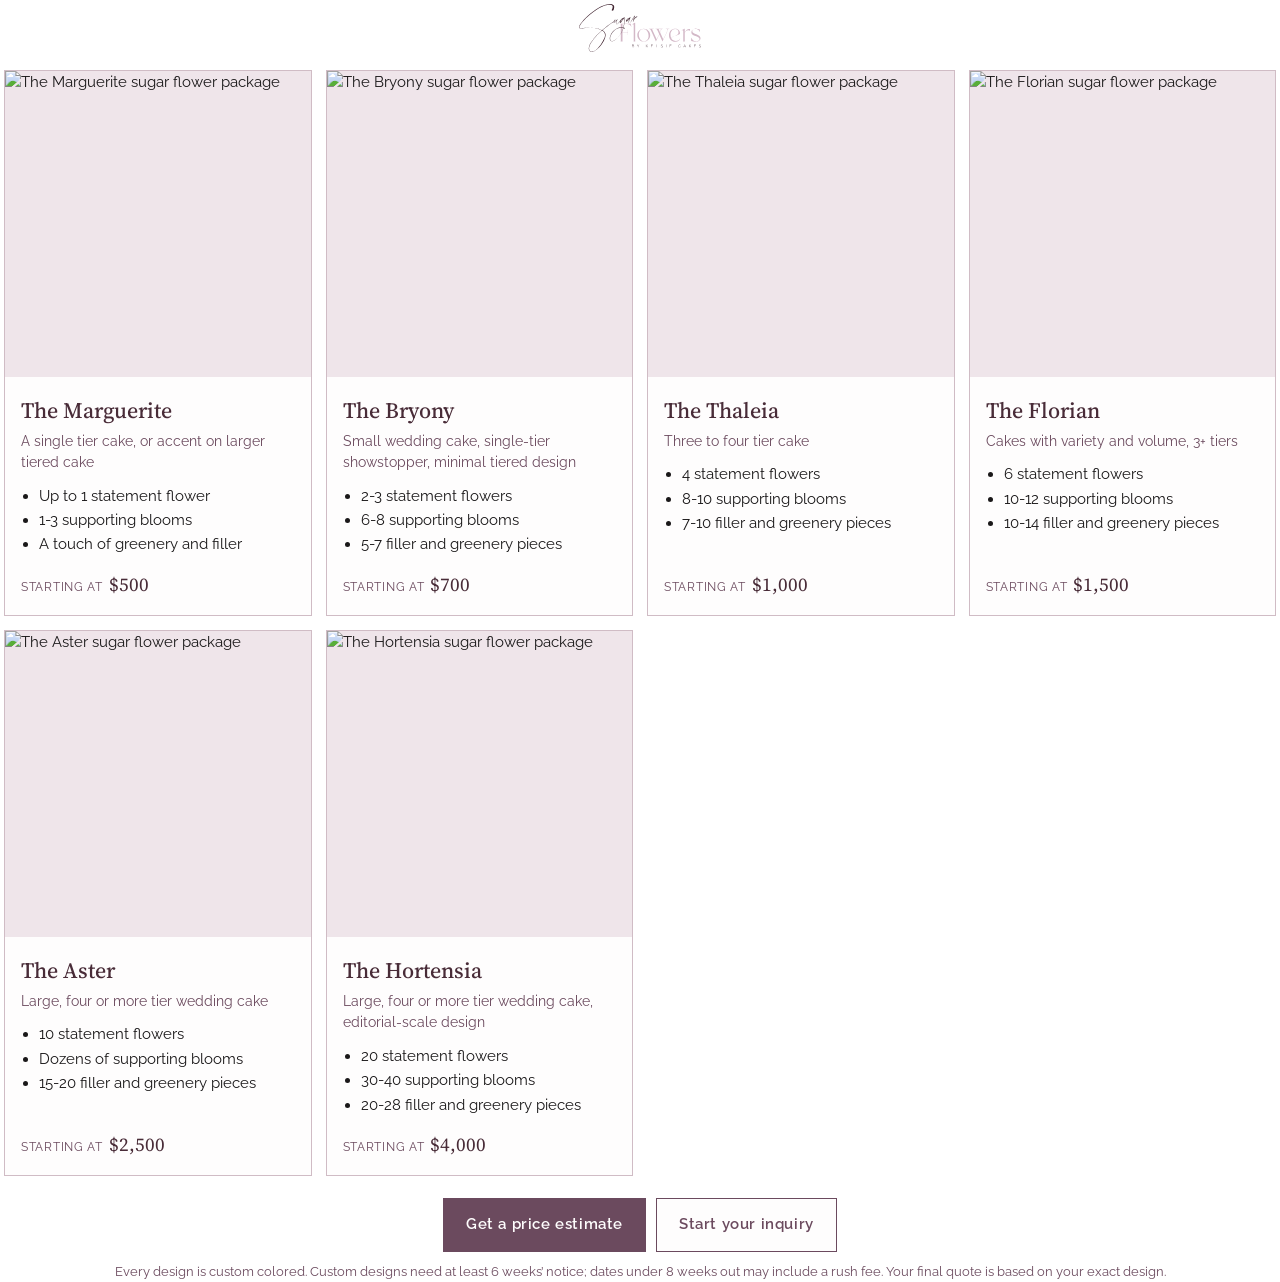
==== packages.html @ 657efaff "Logos and footer; built-in inquiry form (off until switched on) with Worker that saves to Airtable a" ====
<!DOCTYPE html>
<html lang="en">
<head>
<meta charset="utf-8">
<meta name="viewport" content="width=device-width,initial-scale=1">
<title>Custom Sugar Flower Packages | Sugar Flowers by Kelsie Cakes</title>
<link rel="stylesheet" href="brand.css">
<style>
*{box-sizing:border-box}
body{margin:0;background:transparent;color:var(--kc-text);font:15px/1.55 var(--kc-font-body)}
.logo{display:block;height:48px;width:auto;margin:4px auto 14px}
.grid{display:grid;grid-template-columns:repeat(auto-fill,minmax(260px,1fr));gap:14px;padding:4px}
.card{background:var(--kc-card);border:1px solid var(--kc-line);display:flex;flex-direction:column}
.card img{width:100%;aspect-ratio:1/1;object-fit:cover;display:block;background:var(--kc-accent-soft)}
.body{padding:16px;display:flex;flex-direction:column;flex:1}
h3{font-family:var(--kc-font-heading);font-weight:500;color:var(--kc-heading);font-size:22px;margin:0 0 4px}
.for{color:var(--kc-muted);font-size:14px;margin:0 0 10px}
ul{margin:0 0 12px;padding-left:18px}
li{margin:1px 0}
.price{margin-top:auto;font-family:var(--kc-font-heading);color:var(--kc-heading);font-size:19px}
.price small{font-family:var(--kc-font-body);font-size:12px;letter-spacing:.06em;text-transform:uppercase;color:var(--kc-muted);margin-right:6px}
.ctas{display:flex;gap:10px;flex-wrap:wrap;justify-content:center;margin:18px 4px 4px}
.ctas a{padding:14px 22px;text-decoration:none;font-weight:600;letter-spacing:.04em;border:1px solid var(--kc-accent)}
.ctas .primary{background:var(--kc-accent);color:var(--kc-accent-text)}
.ctas .secondary{background:var(--kc-card);color:var(--kc-accent)}
.note{text-align:center;font-size:13px;color:var(--kc-muted);margin:10px 4px 0}
</style>
</head>
<body>
<img class="logo" src="logo-alt.svg" alt="Sugar Flowers by Kelsie Cakes">
<div class="grid" id="grid" aria-live="polite"></div>
<div class="ctas">
  <a class="primary" id="finder" target="_top" href="index.html"></a>
  <a class="secondary" id="inquire" target="_top" href="#"></a>
</div>
<p class="note" id="note"></p>
<script>
const esc = s => String(s ?? '').replace(/[&<>"']/g, c => ({'&':'&amp;','<':'&lt;','>':'&gt;','"':'&quot;',"'":'&#39;'}[c]));
const money = n => '$' + Math.round(n).toLocaleString('en-US');
// Same wording rules as the finder, so both pages describe packages identically
function aim(t, noun) {
  const s = String(t || '');
  if (/dozens/i.test(s)) return 'Dozens of ' + noun;
  const m = s.match(/(\d+)\s*[-–]\s*(\d+)/), one = s.match(/(\d+)/);
  if (m) return +m[1] === 0 ? 'Up to ' + m[2] + ' ' + (+m[2] === 1 ? noun.replace(/s$/, '') : noun) : m[1] + '-' + m[2] + ' ' + noun;
  if (one) return (s.trim().startsWith('~') ? 'About ' : '') + one[1] + ' ' + noun;
  return s.charAt(0).toUpperCase() + s.slice(1);
}
const pro = new URLSearchParams(location.search).get('for') === 'pro';
// Anonymous click events, posted to the Showit page for the GTM bridge (same format as the quiz)
const track = (event, data = {}) => { if (parent !== window) try { parent.postMessage({type: 'quiz_analytics', event, tool: 'packages_embed', ...data}, '*'); } catch (e) {} };
// Tell a parent page (Showit embed) how tall this is, so the iframe can fit without scrollbars
const report = () => parent !== window && parent.postMessage({kcEmbedHeight: document.documentElement.scrollHeight}, '*');
new ResizeObserver(report).observe(document.body);

fetch('data.json').then(r => r.json()).then(D => {
  const T = D.copy, fill = (s, v) => String(s).replace(/\{(\w+)\}/g, (_, k) => v[k] ?? '');
  const price = p => pro ? Math.round(p.price * (1 - D.proDiscount) / D.proRoundTo) * D.proRoundTo : p.price;
  const img = D.packageImages || {};
  document.getElementById('grid').innerHTML = D.packages.map(p => `<article class="card">
    ${img[p.name] ? `<img src="${esc(img[p.name])}" alt="${esc(p.name)} sugar flower package" loading="lazy">` : ''}
    <div class="body">
      <h3>${esc(p.name)}</h3>
      <p class="for">${esc(p.description || p.suitableFor)}</p>
      <ul>
        <li>${esc(aim(p.statement, T.unitStatement))}</li>
        <li>${esc(aim(p.supporting, T.unitSupporting))}</li>
        <li>${esc(aim(p.greenery, T.unitFiller))}</li>
      </ul>
      <div class="price"><small>${esc(pro ? T.embedProStartingAt : T.startingAt)}</small>${money(price(p))}</div>
    </div></article>`).join('');
  document.getElementById('finder').href = D.finderUrl;
  document.getElementById('finder').textContent = T.embedEstimatorButton;
  document.getElementById('inquire').textContent = T.embedInquiryButton;
  document.getElementById('inquire').href = D.filloutUrl + '?source=packages';
  document.getElementById('inquire').onclick = () => track('packages_cta', {action: 'inquiry'});
  document.getElementById('finder').onclick = () => track('packages_cta', {action: 'estimator'});
  document.getElementById('note').textContent = fill(T.embedNote, {minWeeks: D.leadTime.minimumWeeks, rushWeeks: D.leadTime.rushWeeks});
  report();
});
</script>
</body>
</html>
---- brand.css ----
/* Sugar Flowers by Kelsie Cakes: shared brand tokens.
   Load this in any page (finder, packages embed, quiz, quote builder) so colors and fonts stay in one place.
   Fonts: Raleway (body), Source Serif 4 (headings). No Georgia. Cormorant Garamond only for rare accents.
   Text/background pairs below come from the approved brand combinations. */
@import url('https://fonts.googleapis.com/css2?family=Raleway:wght@400;500;600;700&family=Source+Serif+4:opsz,wght@8..60,400;8..60,500;8..60,600&display=swap');

:root{
  /* Core */
  --kc-plum:#492C38;        /* primary dark; headings, dark backgrounds */
  --kc-plum-mid:#6B4A5E;    /* buttons, selected states */
  --kc-mauve:#9F748A;
  --kc-teal:#03373E;        /* dark background only, light text on top */
  --kc-sage:#819379;
  --kc-sage-deep:#6B7A64;
  --kc-gold:#EFC866;        /* accents; on dark plum or teal only */
  --kc-berry:#A93248;
  /* Lights */
  --kc-blush-line:#D0BCC5;  /* borders */
  --kc-blush-soft:#efe5ea;  /* tinted panels */
  --kc-mauve-soft:#E5D5DF;
  --kc-sand:#E9D8CD;
  --kc-cream:#F9F4F1;       /* page background */
  --kc-white:#FEFDFD;       /* cards */
  --kc-mist:#E8F0F1;
  --kc-butter:#FAF0C5;
  --kc-ink:#1a1819;         /* body text */

  /* Roles */
  --kc-bg:var(--kc-cream);
  --kc-card:var(--kc-white);
  --kc-text:var(--kc-ink);
  --kc-heading:var(--kc-plum);
  --kc-muted:var(--kc-plum-mid);
  --kc-line:var(--kc-blush-line);
  --kc-accent:var(--kc-plum-mid);
  --kc-accent-text:var(--kc-white);
  --kc-accent-soft:var(--kc-blush-soft);

  --kc-font-body:'Raleway',-apple-system,BlinkMacSystemFont,'Segoe UI',sans-serif;
  --kc-font-heading:'Source Serif 4',ui-serif,serif;
}
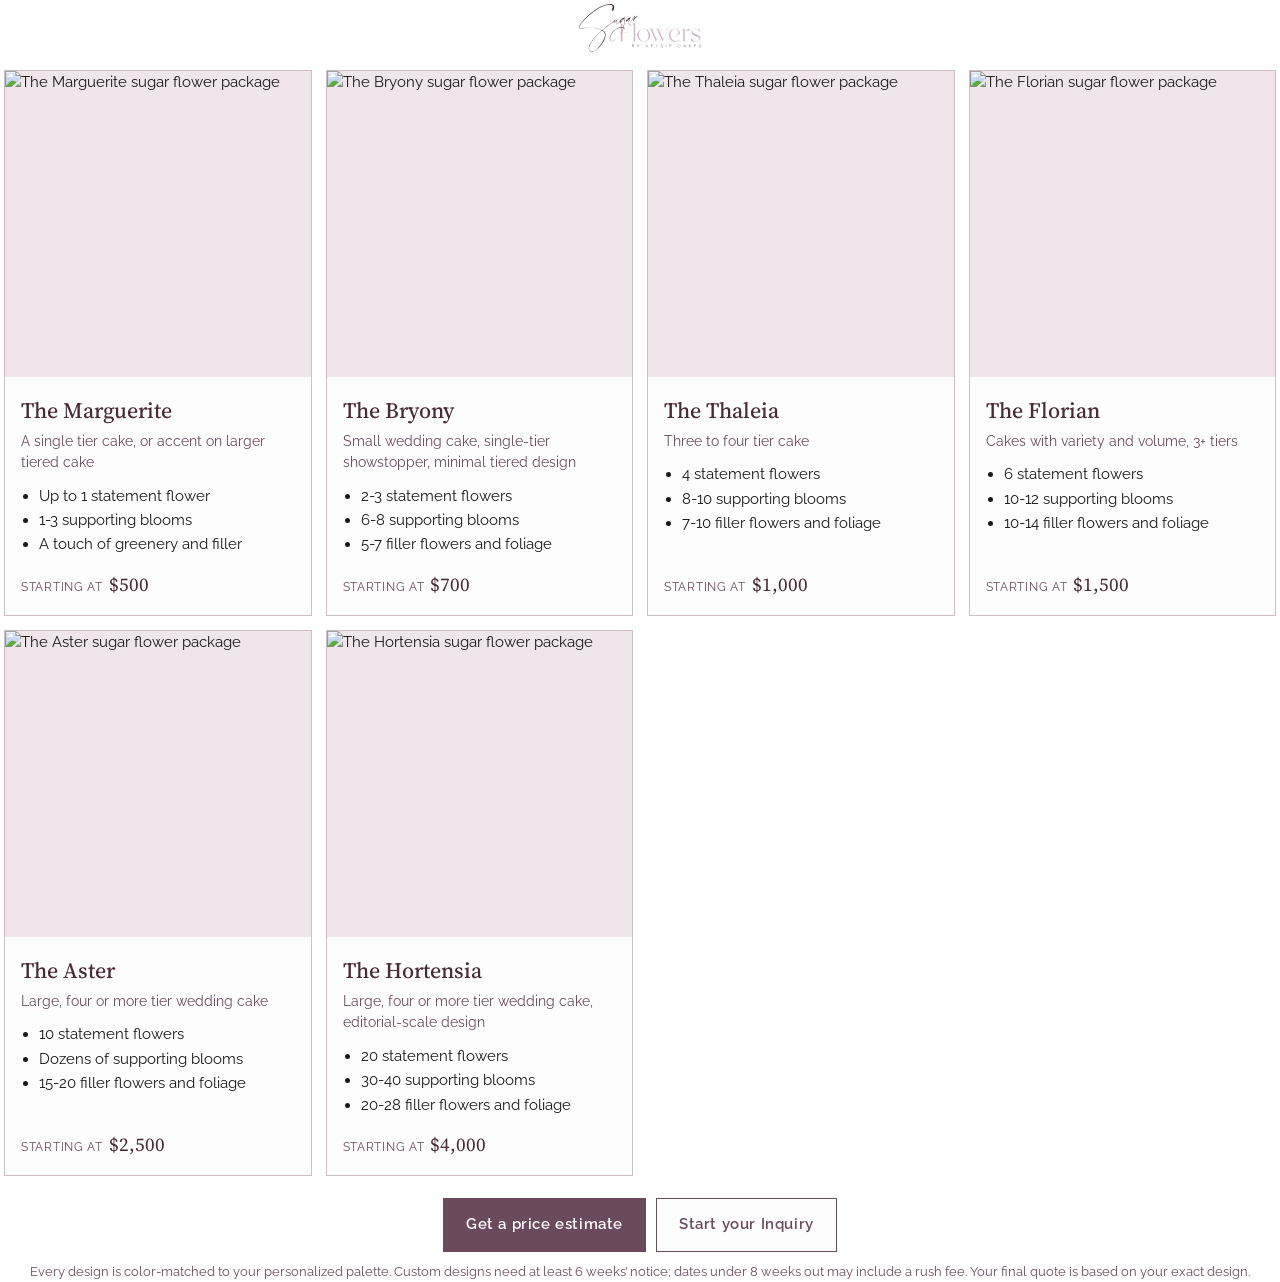
==== commit 86a0671f: "Favicon; blank date; email note; shop links open in a new tab; italic notes; details order; retainer" ====
--- a/packages.html
+++ b/packages.html
@@ -4,6 +4,7 @@
 <meta charset="utf-8">
 <meta name="viewport" content="width=device-width,initial-scale=1">
 <title>Custom Sugar Flower Packages | Sugar Flowers by Kelsie Cakes</title>
+<link rel="icon" href="favicon.png" type="image/png">
 <link rel="stylesheet" href="brand.css">
 <style>
 *{box-sizing:border-box}
@@ -34,50 +35,6 @@
   <a class="secondary" id="inquire" target="_top" href="#"></a>
 </div>
 <p class="note" id="note"></p>
-<script>
-const esc = s => String(s ?? '').replace(/[&<>"']/g, c => ({'&':'&amp;','<':'&lt;','>':'&gt;','"':'&quot;',"'":'&#39;'}[c]));
-const money = n => '$' + Math.round(n).toLocaleString('en-US');
-// Same wording rules as the finder, so both pages describe packages identically
-function aim(t, noun) {
-  const s = String(t || '');
-  if (/dozens/i.test(s)) return 'Dozens of ' + noun;
-  const m = s.match(/(\d+)\s*[-–]\s*(\d+)/), one = s.match(/(\d+)/);
-  if (m) return +m[1] === 0 ? 'Up to ' + m[2] + ' ' + (+m[2] === 1 ? noun.replace(/s$/, '') : noun) : m[1] + '-' + m[2] + ' ' + noun;
-  if (one) return (s.trim().startsWith('~') ? 'About ' : '') + one[1] + ' ' + noun;
-  return s.charAt(0).toUpperCase() + s.slice(1);
-}
-const pro = new URLSearchParams(location.search).get('for') === 'pro';
-// Anonymous click events, posted to the Showit page for the GTM bridge (same format as the quiz)
-const track = (event, data = {}) => { if (parent !== window) try { parent.postMessage({type: 'quiz_analytics', event, tool: 'packages_embed', ...data}, '*'); } catch (e) {} };
-// Tell a parent page (Showit embed) how tall this is, so the iframe can fit without scrollbars
-const report = () => parent !== window && parent.postMessage({kcEmbedHeight: document.documentElement.scrollHeight}, '*');
-new ResizeObserver(report).observe(document.body);
-
-fetch('data.json').then(r => r.json()).then(D => {
-  const T = D.copy, fill = (s, v) => String(s).replace(/\{(\w+)\}/g, (_, k) => v[k] ?? '');
-  const price = p => pro ? Math.round(p.price * (1 - D.proDiscount) / D.proRoundTo) * D.proRoundTo : p.price;
-  const img = D.packageImages || {};
-  document.getElementById('grid').innerHTML = D.packages.map(p => `<article class="card">
-    ${img[p.name] ? `<img src="${esc(img[p.name])}" alt="${esc(p.name)} sugar flower package" loading="lazy">` : ''}
-    <div class="body">
-      <h3>${esc(p.name)}</h3>
-      <p class="for">${esc(p.description || p.suitableFor)}</p>
-      <ul>
-        <li>${esc(aim(p.statement, T.unitStatement))}</li>
-        <li>${esc(aim(p.supporting, T.unitSupporting))}</li>
-        <li>${esc(aim(p.greenery, T.unitFiller))}</li>
-      </ul>
-      <div class="price"><small>${esc(pro ? T.embedProStartingAt : T.startingAt)}</small>${money(price(p))}</div>
-    </div></article>`).join('');
-  document.getElementById('finder').href = D.finderUrl;
-  document.getElementById('finder').textContent = T.embedEstimatorButton;
-  document.getElementById('inquire').textContent = T.embedInquiryButton;
-  document.getElementById('inquire').href = D.filloutUrl + '?source=packages';
-  document.getElementById('inquire').onclick = () => track('packages_cta', {action: 'inquiry'});
-  document.getElementById('finder').onclick = () => track('packages_cta', {action: 'estimator'});
-  document.getElementById('note').textContent = fill(T.embedNote, {minWeeks: D.leadTime.minimumWeeks, rushWeeks: D.leadTime.rushWeeks});
-  report();
-});
-</script>
+<script src="packages.js"></script>
 </body>
 </html>
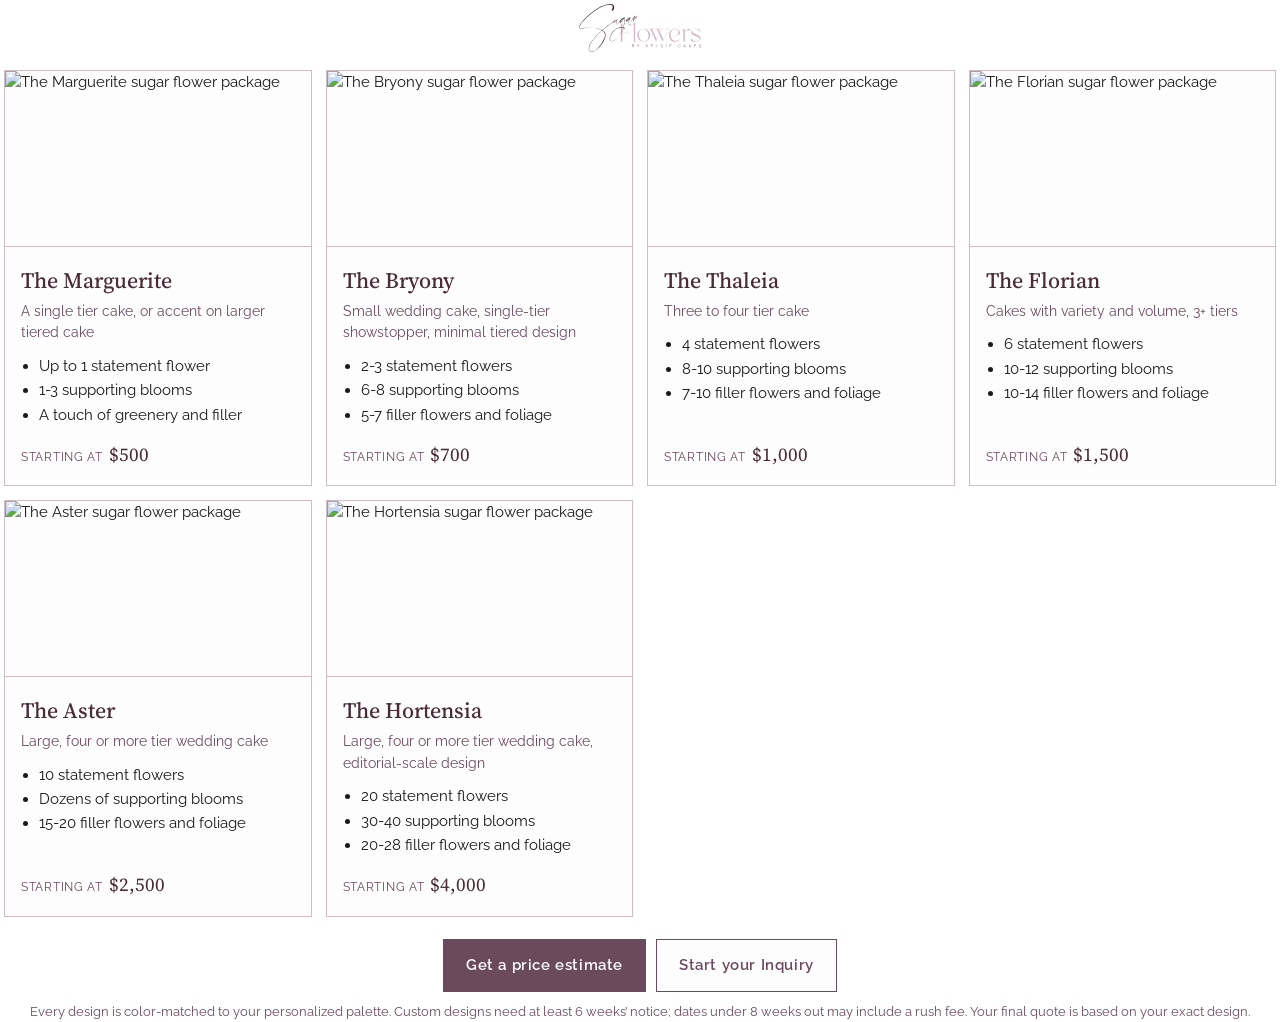
==== commit 0957763e: "Packages embed: swipeable carousel on phones (one card at a time, next one peeking, dots), package a" ====
--- a/packages.html
+++ b/packages.html
@@ -12,7 +12,7 @@
 .logo{display:block;height:48px;width:auto;margin:4px auto 14px}
 .grid{display:grid;grid-template-columns:repeat(auto-fill,minmax(260px,1fr));gap:14px;padding:4px}
 .card{background:var(--kc-card);border:1px solid var(--kc-line);display:flex;flex-direction:column}
-.card img{width:100%;aspect-ratio:1/1;object-fit:cover;display:block;background:var(--kc-accent-soft)}
+.card img{width:100%;aspect-ratio:40/23;object-fit:contain;display:block;background:var(--kc-white);border-bottom:1px solid var(--kc-line)}   /* package art is 2000x1150 with the name on it: never crop */
 .body{padding:16px;display:flex;flex-direction:column;flex:1}
 h3{font-family:var(--kc-font-heading);font-weight:500;color:var(--kc-heading);font-size:22px;margin:0 0 4px}
 .for{color:var(--kc-muted);font-size:14px;margin:0 0 10px}
@@ -25,11 +25,27 @@
 .ctas .primary{background:var(--kc-accent);color:var(--kc-accent-text)}
 .ctas .secondary{background:var(--kc-card);color:var(--kc-accent)}
 .note{text-align:center;font-size:13px;color:var(--kc-muted);margin:10px 4px 0}
+.dots{display:none;justify-content:center;gap:6px;margin:2px 0 4px}
+.dots button{width:8px;height:8px;border-radius:50%;border:0;padding:0;background:var(--kc-line);cursor:pointer}
+.dots button.on{background:var(--kc-accent)}
+/* Phones: one card at a time, swipe sideways (the next card peeks in), dots underneath */
+@media (max-width:640px){
+  .grid{grid-template-columns:none;grid-auto-flow:column;grid-auto-columns:86%;gap:10px;overflow-x:auto;scroll-snap-type:x mandatory;padding:4px 7% 10px;scrollbar-width:none;-webkit-overflow-scrolling:touch}
+  .grid::-webkit-scrollbar{display:none}
+  .card{scroll-snap-align:center}
+  .body{padding:14px}
+  h3{font-size:20px}
+  .dots{display:flex}
+  .ctas{flex-direction:column;align-items:stretch;margin:14px 12px 4px}
+  .ctas a{text-align:center}
+  .logo{height:40px;margin-bottom:10px}
+}
 </style>
 </head>
 <body>
 <img class="logo" src="logo-alt.svg" alt="Sugar Flowers by Kelsie Cakes">
 <div class="grid" id="grid" aria-live="polite"></div>
+<div class="dots" id="dots" aria-hidden="true"></div>
 <div class="ctas">
   <a class="primary" id="finder" target="_top" href="index.html"></a>
   <a class="secondary" id="inquire" target="_top" href="#"></a>
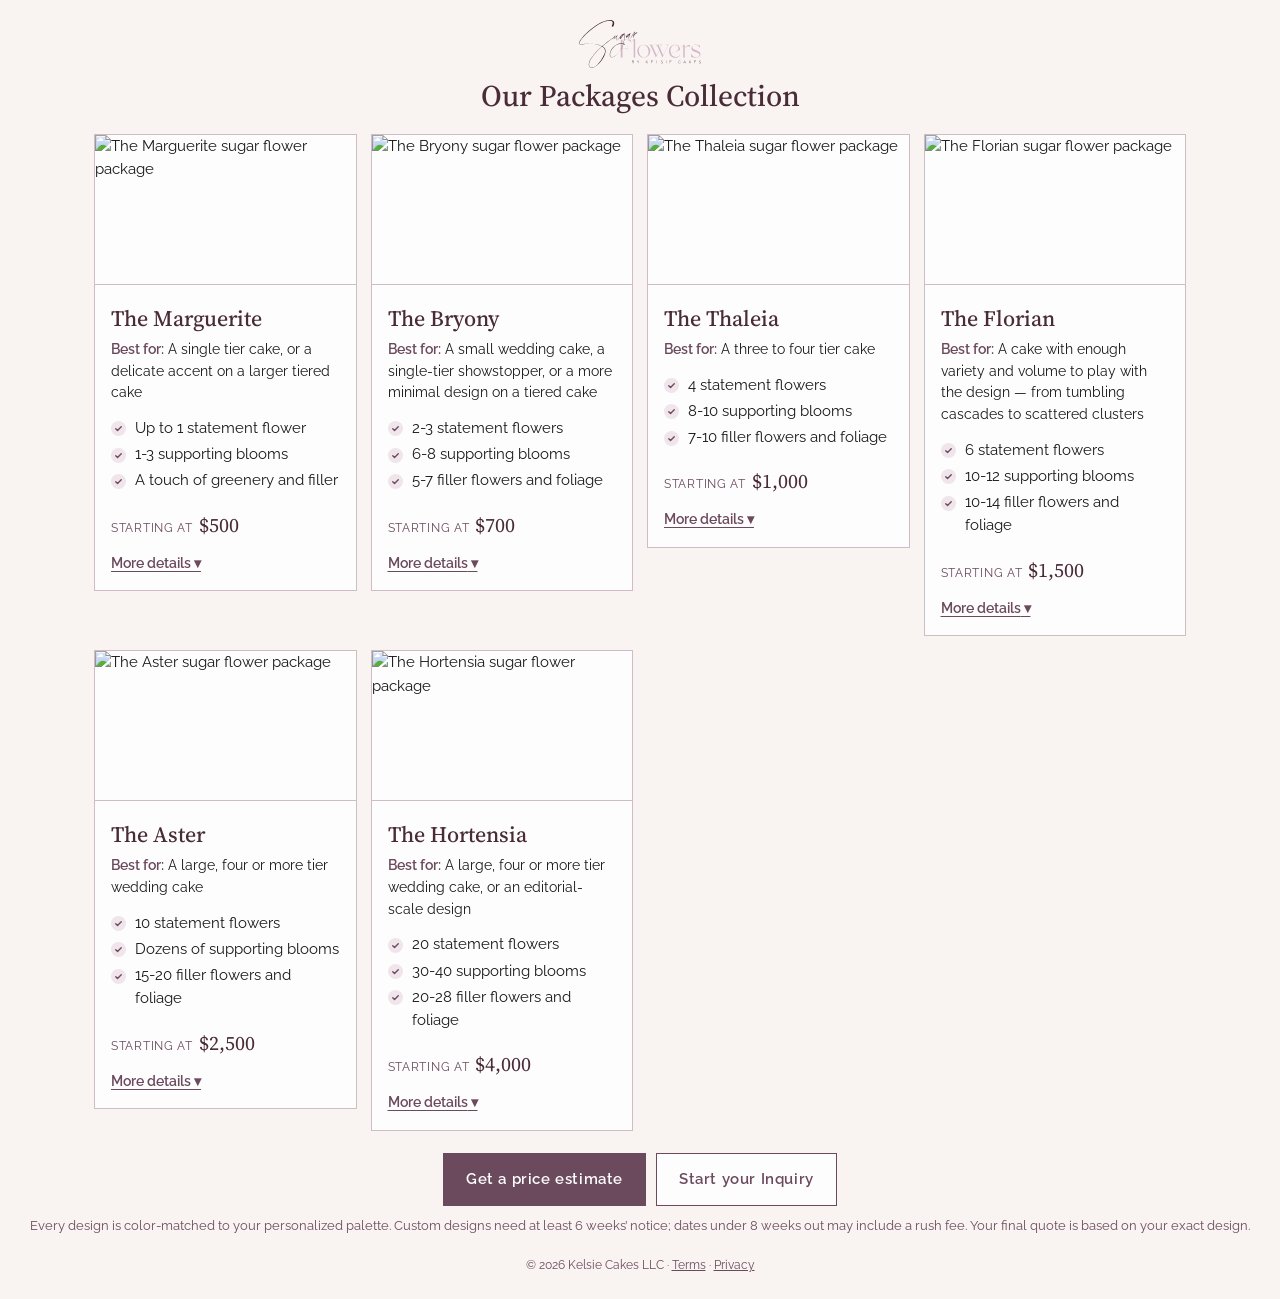
==== commit 30dfbec0: "Packages embed: 'Our Packages Collection' heading, Best for line, checkmark bullets, 'More details' " ====
--- a/packages.html
+++ b/packages.html
@@ -9,17 +9,30 @@
 <style>
 *{box-sizing:border-box}
 body{margin:0;background:transparent;color:var(--kc-text);font:15px/1.55 var(--kc-font-body)}
-.logo{display:block;height:48px;width:auto;margin:4px auto 14px}
-.grid{display:grid;grid-template-columns:repeat(auto-fill,minmax(260px,1fr));gap:14px;padding:4px}
+body.page{background:var(--kc-bg);padding:16px 12px 0}
+.logo{display:block;height:48px;width:auto;margin:4px auto 10px}
+h1{font-family:var(--kc-font-heading);font-weight:500;color:var(--kc-heading);font-size:30px;line-height:1.2;text-align:center;margin:6px 0 16px}
+.grid{display:grid;grid-template-columns:repeat(auto-fill,minmax(260px,1fr));gap:14px;padding:4px;align-items:start;max-width:1100px;margin:0 auto}
 .card{background:var(--kc-card);border:1px solid var(--kc-line);display:flex;flex-direction:column}
 .card img{width:100%;aspect-ratio:40/23;object-fit:contain;display:block;background:var(--kc-white);border-bottom:1px solid var(--kc-line)}   /* package art is 2000x1150 with the name on it: never crop */
 .body{padding:16px;display:flex;flex-direction:column;flex:1}
-h3{font-family:var(--kc-font-heading);font-weight:500;color:var(--kc-heading);font-size:22px;margin:0 0 4px}
-.for{color:var(--kc-muted);font-size:14px;margin:0 0 10px}
-ul{margin:0 0 12px;padding-left:18px}
-li{margin:1px 0}
-.price{margin-top:auto;font-family:var(--kc-font-heading);color:var(--kc-heading);font-size:19px}
+h2{font-family:var(--kc-font-heading);font-weight:500;color:var(--kc-heading);font-size:22px;margin:0 0 4px}
+.for{font-size:14px;margin:0 0 10px;color:var(--kc-text)}
+.for b{color:var(--kc-muted);font-weight:600}
+ul.check{list-style:none;margin:0 0 12px;padding:0}
+ul.check li{position:relative;padding-left:24px;margin:3px 0}
+ul.check li::before{content:"";position:absolute;left:0;top:.3em;width:15px;height:15px;border-radius:50%;background:var(--kc-accent-soft) url("data:image/svg+xml,%3Csvg xmlns='http://www.w3.org/2000/svg' viewBox='0 0 16 16'%3E%3Cpath d='M4 8.3l2.6 2.5L12 5.4' fill='none' stroke='%236B4A5E' stroke-width='2' stroke-linecap='round' stroke-linejoin='round'/%3E%3C/svg%3E") center/11px no-repeat}
+ul.plus li::before{content:"+";background:none;color:var(--kc-muted);font-weight:700;top:0;width:auto;height:auto}
+.price{font-family:var(--kc-font-heading);color:var(--kc-heading);font-size:20px;margin:2px 0 0}
 .price small{font-family:var(--kc-font-body);font-size:12px;letter-spacing:.06em;text-transform:uppercase;color:var(--kc-muted);margin-right:6px}
+.toggle{margin:12px 0 0;align-self:flex-start;border:none;background:none;padding:0;font:inherit;font-size:14px;font-weight:600;color:var(--kc-accent);cursor:pointer;text-decoration:underline;text-underline-offset:3px}
+.toggle::after{content:" ▾"}
+.card.open .toggle::after{content:" ▴"}
+.more{border-top:1px solid var(--kc-line);margin-top:12px;padding-top:12px;font-size:14px}
+.more .sub{font-size:12px;font-weight:700;letter-spacing:.05em;text-transform:uppercase;color:var(--kc-muted);margin:12px 0 4px}
+.more .sub:first-child{margin-top:0}
+.more p{margin:0}
+.more .go{display:block;text-align:center;margin-top:14px;padding:12px 16px;background:var(--kc-accent);color:var(--kc-accent-text);text-decoration:none;font-weight:600}
 .ctas{display:flex;gap:10px;flex-wrap:wrap;justify-content:center;margin:18px 4px 4px}
 .ctas a{padding:14px 22px;text-decoration:none;font-weight:600;letter-spacing:.04em;border:1px solid var(--kc-accent)}
 .ctas .primary{background:var(--kc-accent);color:var(--kc-accent-text)}
@@ -28,22 +41,27 @@
 .dots{display:none;justify-content:center;gap:6px;margin:2px 0 4px}
 .dots button{width:8px;height:8px;border-radius:50%;border:0;padding:0;background:var(--kc-line);cursor:pointer}
 .dots button.on{background:var(--kc-accent)}
+footer{text-align:center;padding:20px 16px 24px;color:var(--kc-muted);font-size:12px}
+footer a{color:var(--kc-muted)}
+[hidden]{display:none!important}
 /* Phones: one card at a time, swipe sideways (the next card peeks in), dots underneath */
 @media (max-width:640px){
+  h1{font-size:25px;margin-bottom:12px}
   .grid{grid-template-columns:none;grid-auto-flow:column;grid-auto-columns:86%;gap:10px;overflow-x:auto;scroll-snap-type:x mandatory;padding:4px 7% 10px;scrollbar-width:none;-webkit-overflow-scrolling:touch}
   .grid::-webkit-scrollbar{display:none}
   .card{scroll-snap-align:center}
   .body{padding:14px}
-  h3{font-size:20px}
+  h2{font-size:20px}
   .dots{display:flex}
   .ctas{flex-direction:column;align-items:stretch;margin:14px 12px 4px}
   .ctas a{text-align:center}
-  .logo{height:40px;margin-bottom:10px}
+  .logo{height:40px}
 }
 </style>
 </head>
 <body>
-<img class="logo" src="logo-alt.svg" alt="Sugar Flowers by Kelsie Cakes">
+<img class="logo" id="logo" src="logo-alt.svg" alt="Sugar Flowers by Kelsie Cakes" hidden>
+<h1 id="heading"></h1>
 <div class="grid" id="grid" aria-live="polite"></div>
 <div class="dots" id="dots" aria-hidden="true"></div>
 <div class="ctas">
@@ -51,6 +69,7 @@
   <a class="secondary" id="inquire" target="_top" href="#"></a>
 </div>
 <p class="note" id="note"></p>
+<footer id="footer" hidden></footer>
 <script src="packages.js"></script>
 </body>
 </html>
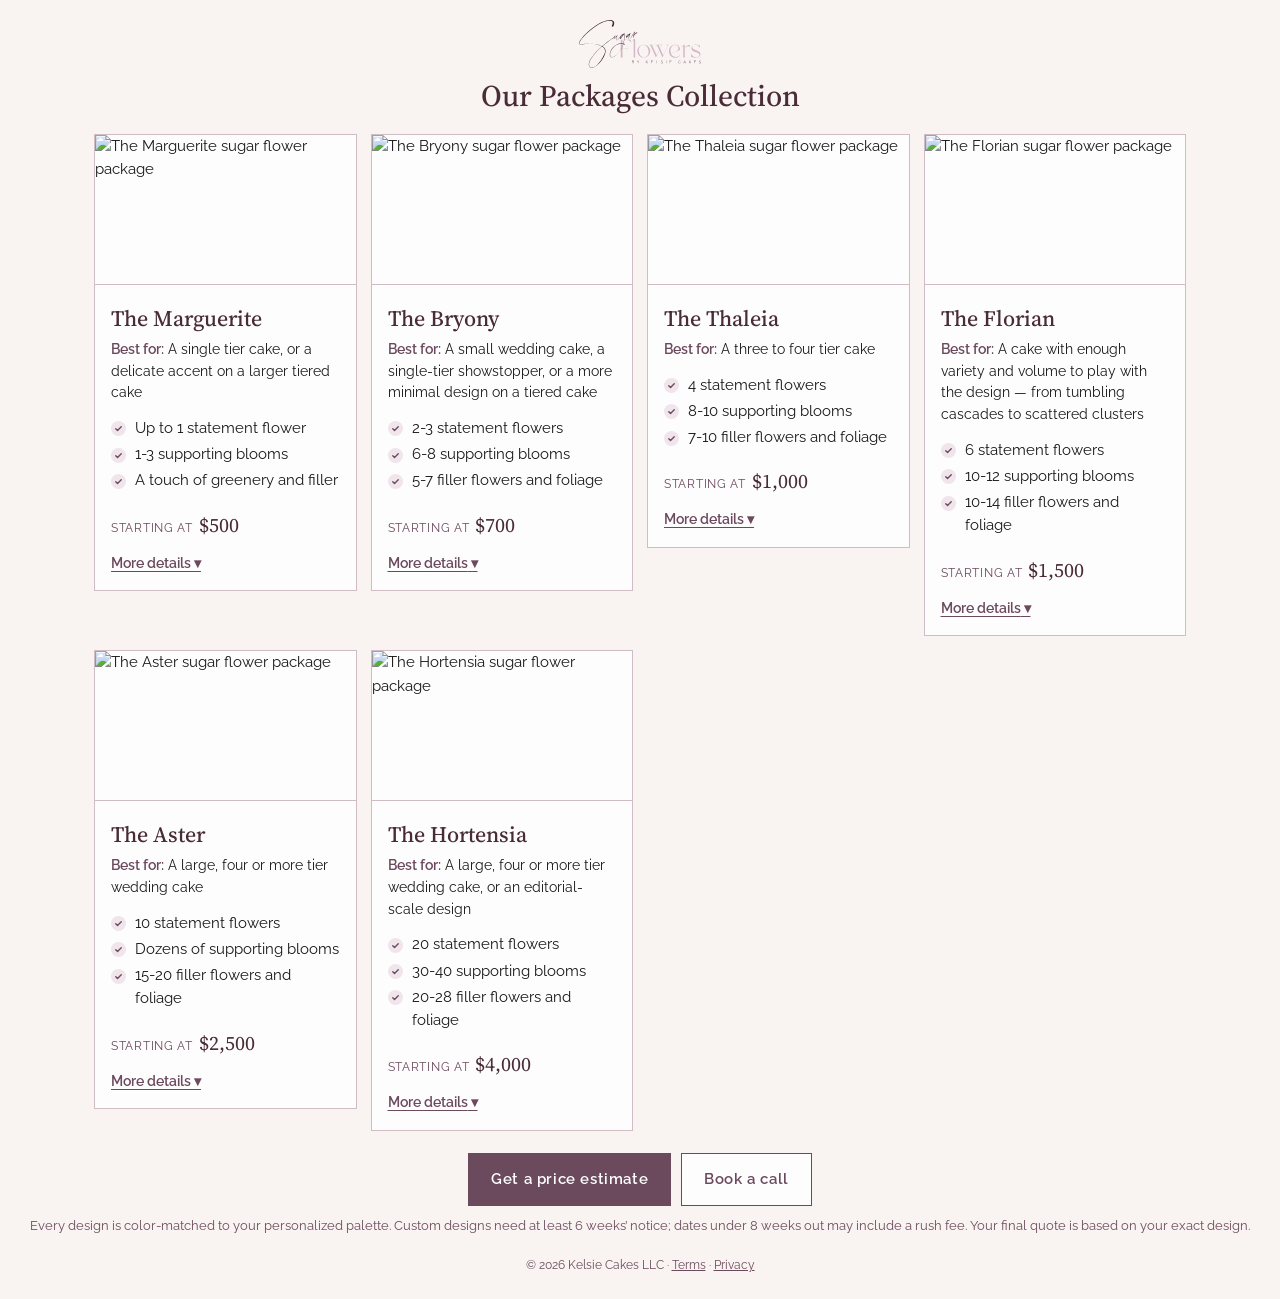
==== commit a373c597: "Example photos of statement, supporting and filler flowers above 'Your design will include' (estimat" ====
--- a/packages.html
+++ b/packages.html
@@ -44,6 +44,10 @@
 footer{text-align:center;padding:20px 16px 24px;color:var(--kc-muted);font-size:12px}
 footer a{color:var(--kc-muted)}
 [hidden]{display:none!important}
+.examples{display:grid;grid-template-columns:repeat(3,1fr);gap:8px;margin:6px 0 8px}
+.examples figure{margin:0;text-align:center}
+.examples img{width:100%;aspect-ratio:2/3;object-fit:cover;display:block;border:1px solid var(--kc-line);background:var(--kc-accent-soft)}
+.examples figcaption{font-size:12px;color:var(--kc-muted);margin-top:4px;line-height:1.3}
 /* Phones: one card at a time, swipe sideways (the next card peeks in), dots underneath */
 @media (max-width:640px){
   h1{font-size:25px;margin-bottom:12px}
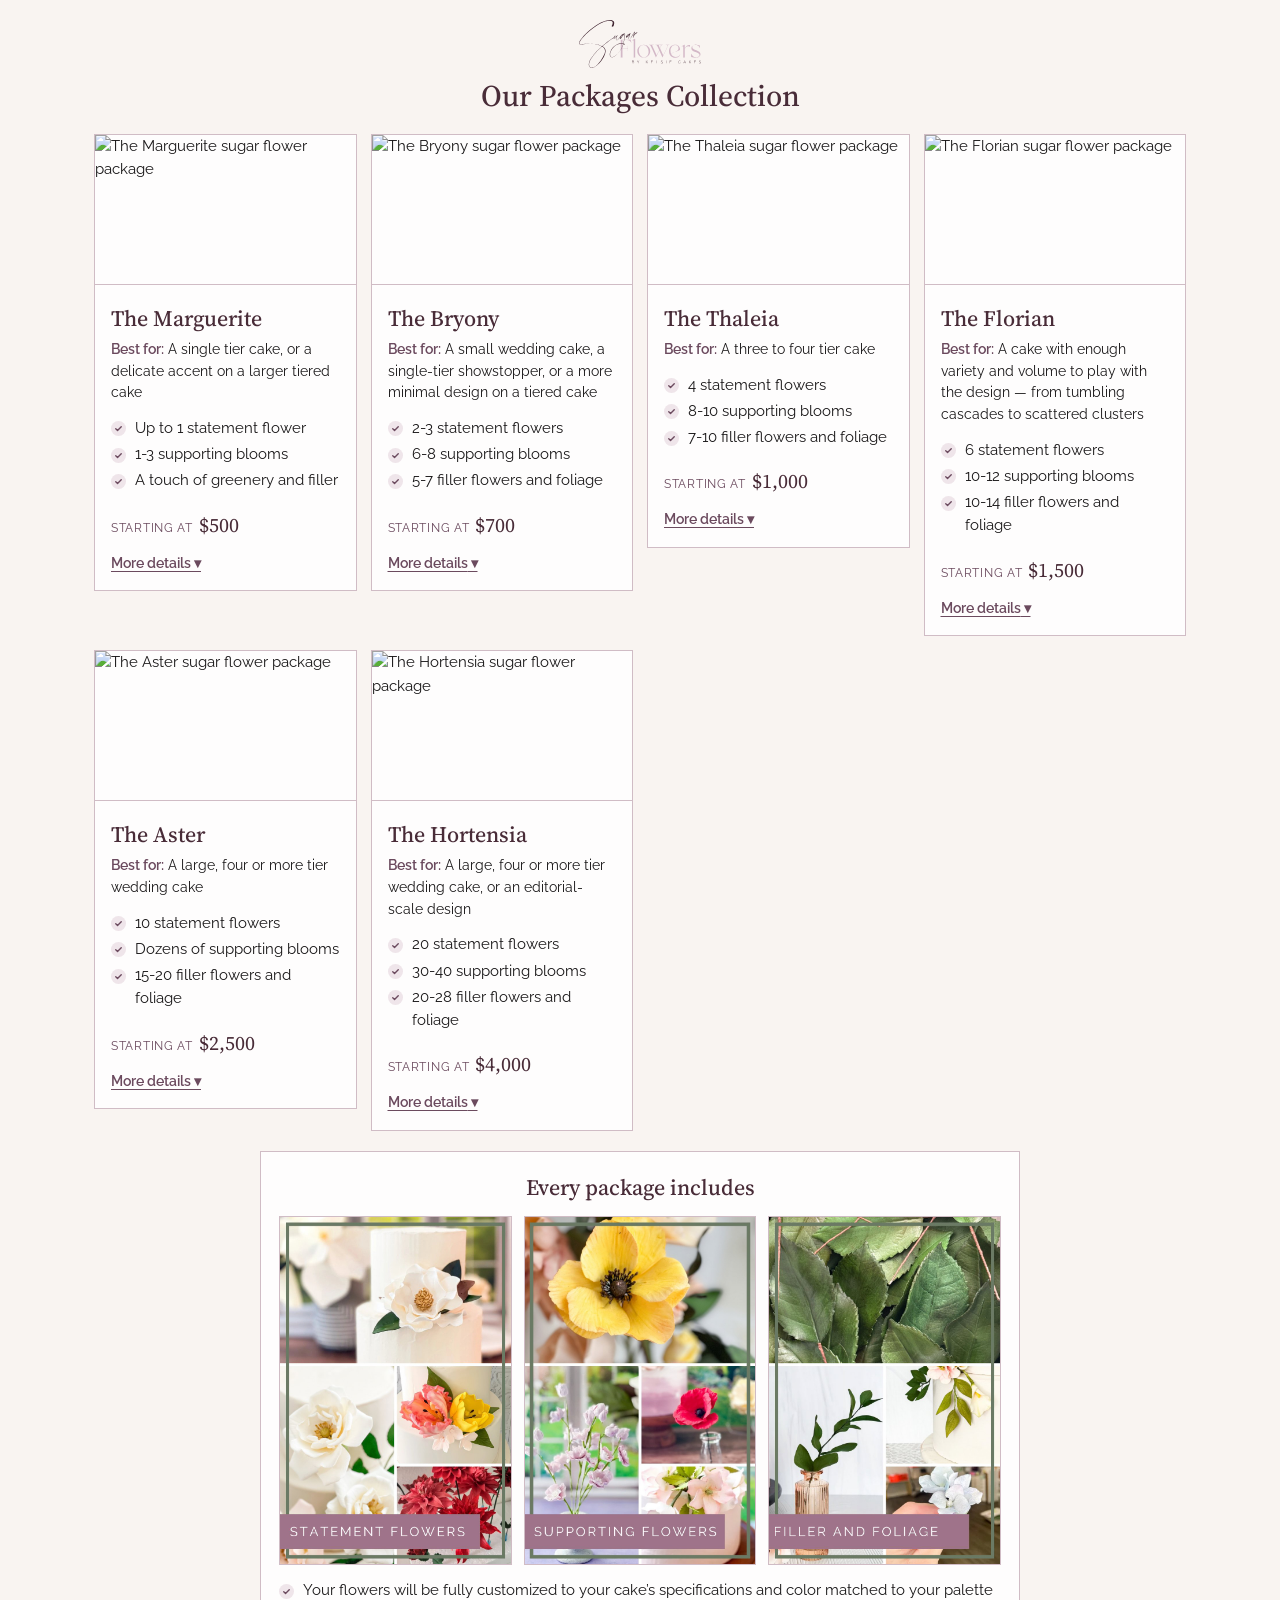
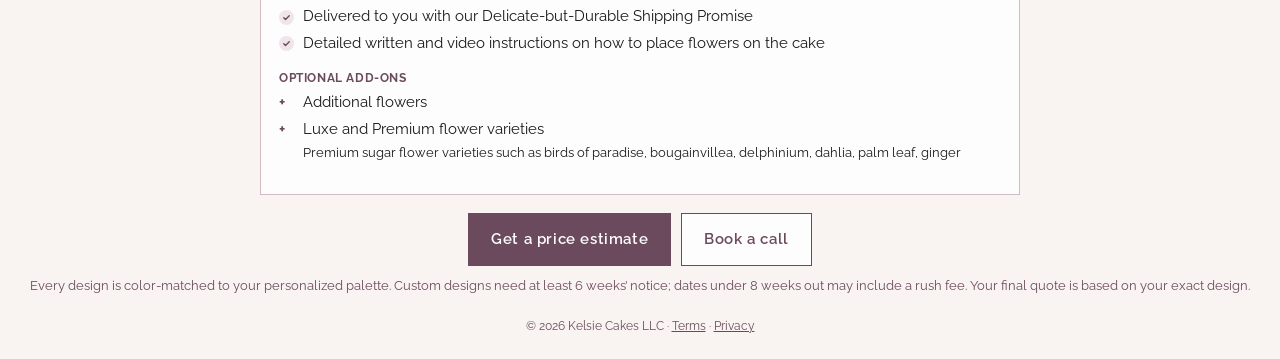
==== commit 23ee768b: "Packages: 'More details' keeps only what's different (vibe, best fit for); 'Every package includes' " ====
--- a/packages.html
+++ b/packages.html
@@ -44,6 +44,11 @@
 footer{text-align:center;padding:20px 16px 24px;color:var(--kc-muted);font-size:12px}
 footer a{color:var(--kc-muted)}
 [hidden]{display:none!important}
+.shared{background:var(--kc-card);border:1px solid var(--kc-line);padding:18px;max-width:760px;margin:16px auto 0}
+.shared h2{text-align:center;margin-bottom:12px}
+.shared .examples{gap:12px;margin:0 0 14px}
+.shared .sub{font-size:12px;font-weight:700;letter-spacing:.05em;text-transform:uppercase;color:var(--kc-muted);margin:14px 0 4px}
+@media (max-width:640px){.shared{margin:12px 12px 0;padding:14px}.shared .examples{gap:6px}}
 .examples{display:grid;grid-template-columns:repeat(3,1fr);gap:8px;margin:6px 0 8px}
 .examples figure{margin:0;text-align:center}
 .examples img{width:100%;aspect-ratio:2/3;object-fit:cover;display:block;border:1px solid var(--kc-line);background:var(--kc-accent-soft)}
@@ -68,6 +73,7 @@
 <h1 id="heading"></h1>
 <div class="grid" id="grid" aria-live="polite"></div>
 <div class="dots" id="dots" aria-hidden="true"></div>
+<section class="shared" id="shared" hidden></section>
 <div class="ctas">
   <a class="primary" id="finder" target="_top" href="index.html"></a>
   <a class="secondary" id="inquire" target="_top" href="#"></a>
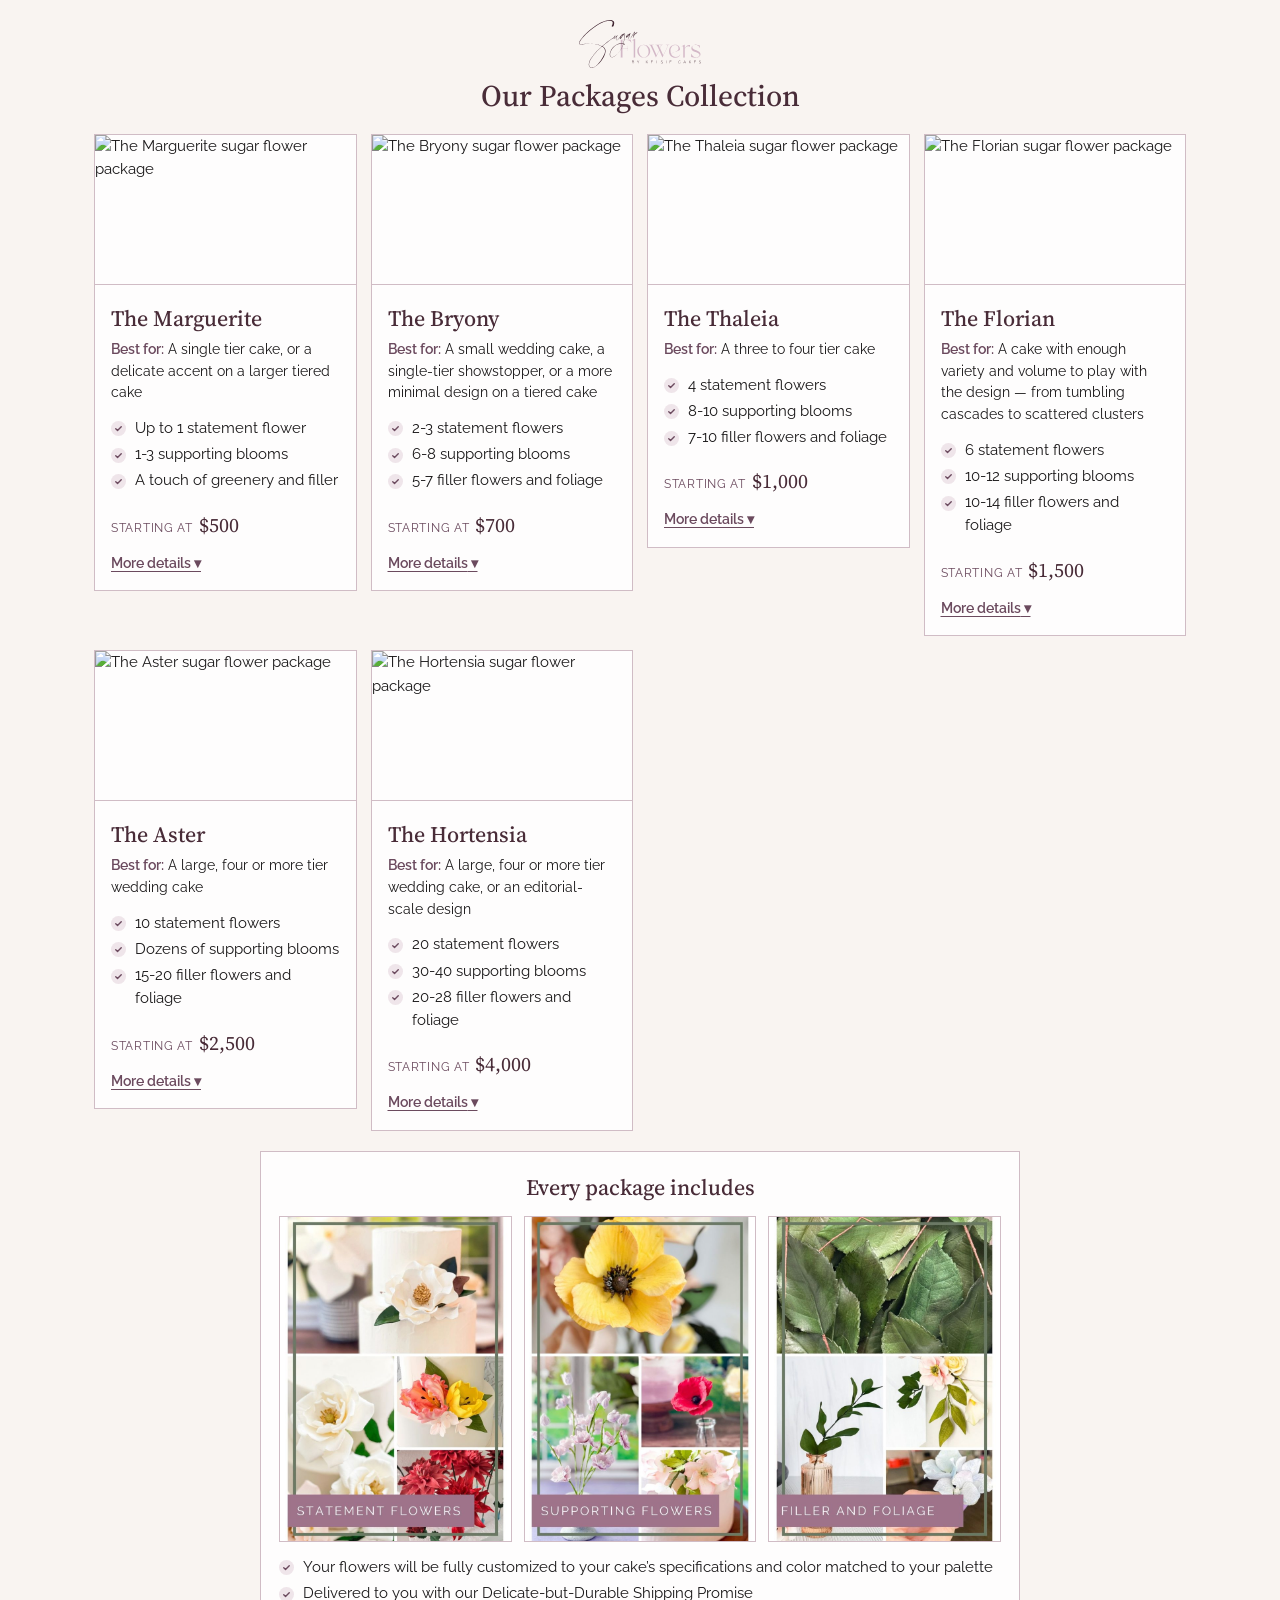
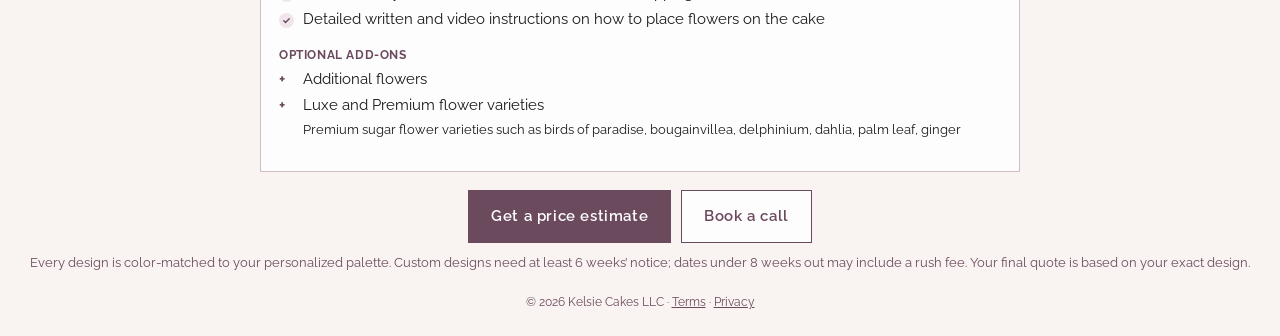
==== commit 315de1d5: "Better-cropped statement, supporting and filler photos (5:7, same as the proposal cards) Co-Authored" ====
--- a/packages.html
+++ b/packages.html
@@ -51,7 +51,7 @@
 @media (max-width:640px){.shared{margin:12px 12px 0;padding:14px}.shared .examples{gap:6px}}
 .examples{display:grid;grid-template-columns:repeat(3,1fr);gap:8px;margin:6px 0 8px}
 .examples figure{margin:0;text-align:center}
-.examples img{width:100%;aspect-ratio:2/3;object-fit:cover;display:block;border:1px solid var(--kc-line);background:var(--kc-accent-soft)}
+.examples img{width:100%;aspect-ratio:5/7;object-fit:cover;display:block;border:1px solid var(--kc-line);background:var(--kc-accent-soft)}
 .examples figcaption{font-size:12px;color:var(--kc-muted);margin-top:4px;line-height:1.3}
 /* Phones: one card at a time, swipe sideways (the next card peeks in), dots underneath */
 @media (max-width:640px){
